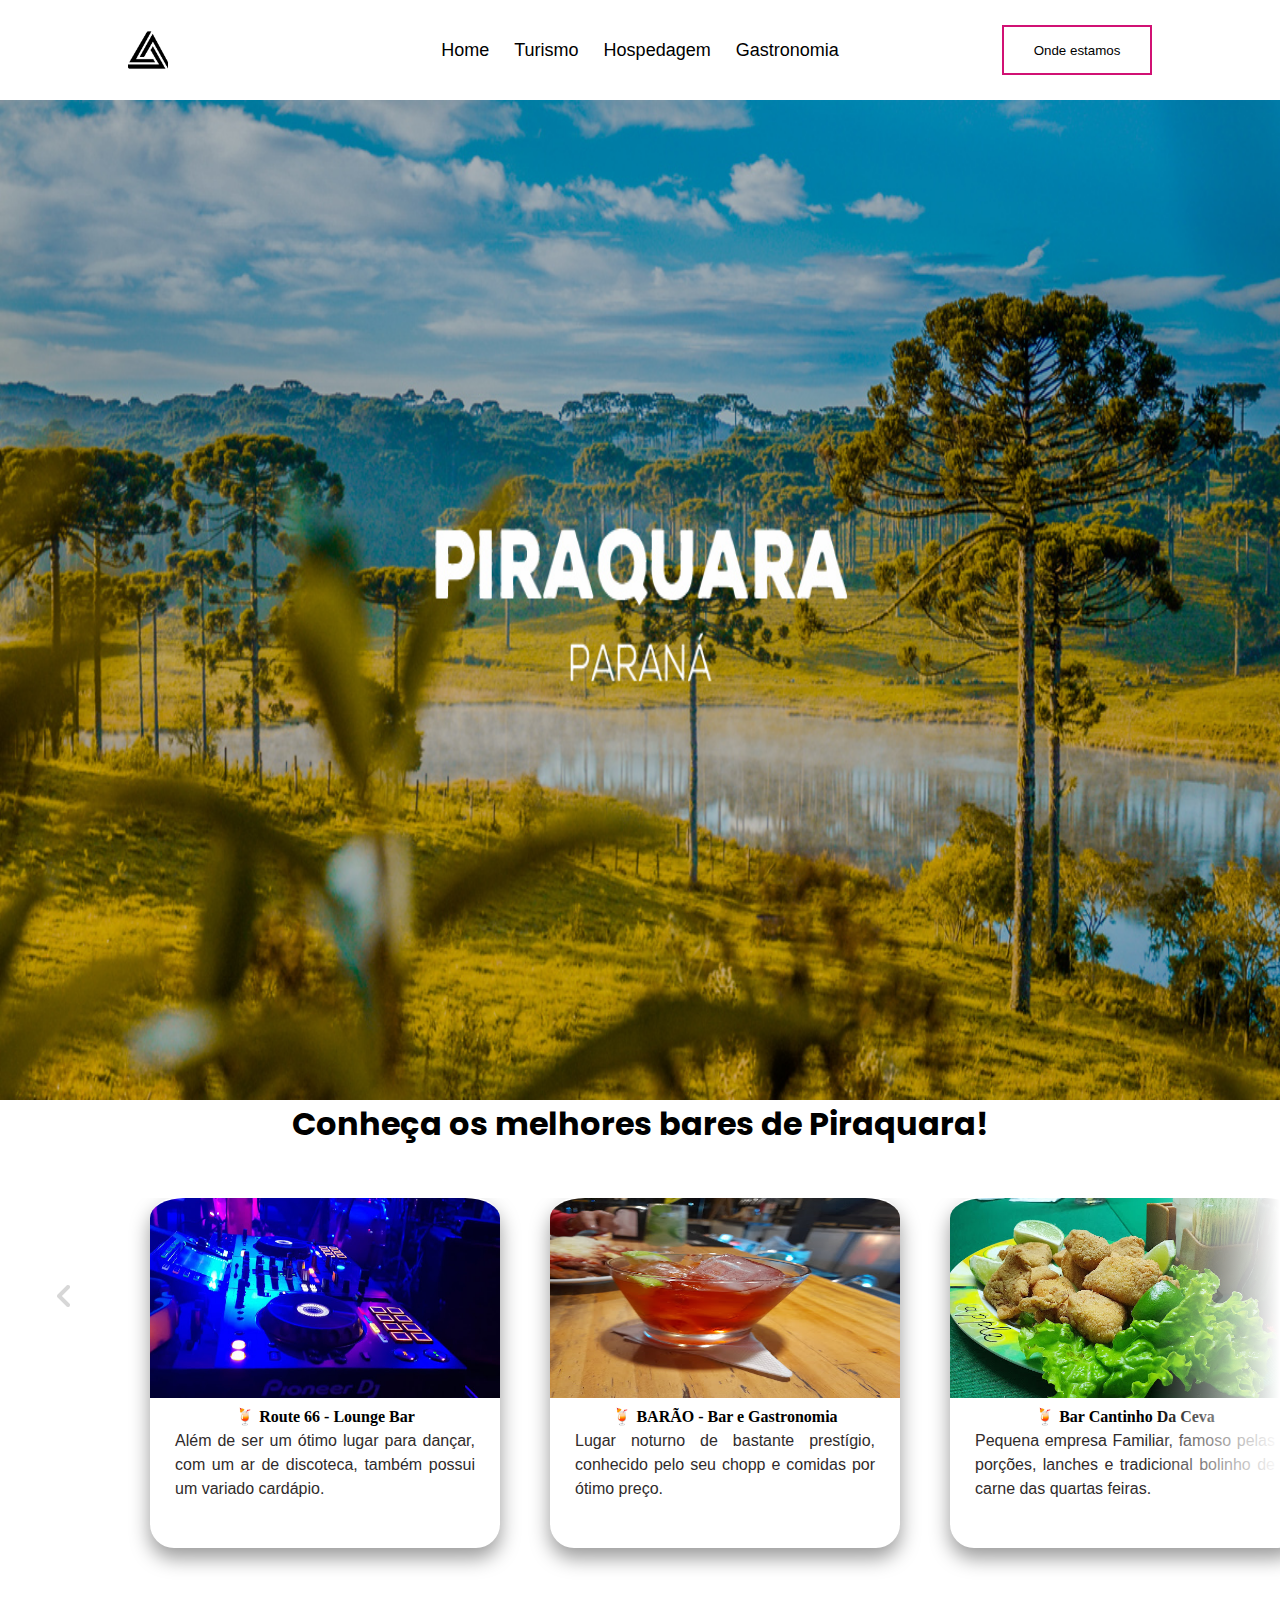
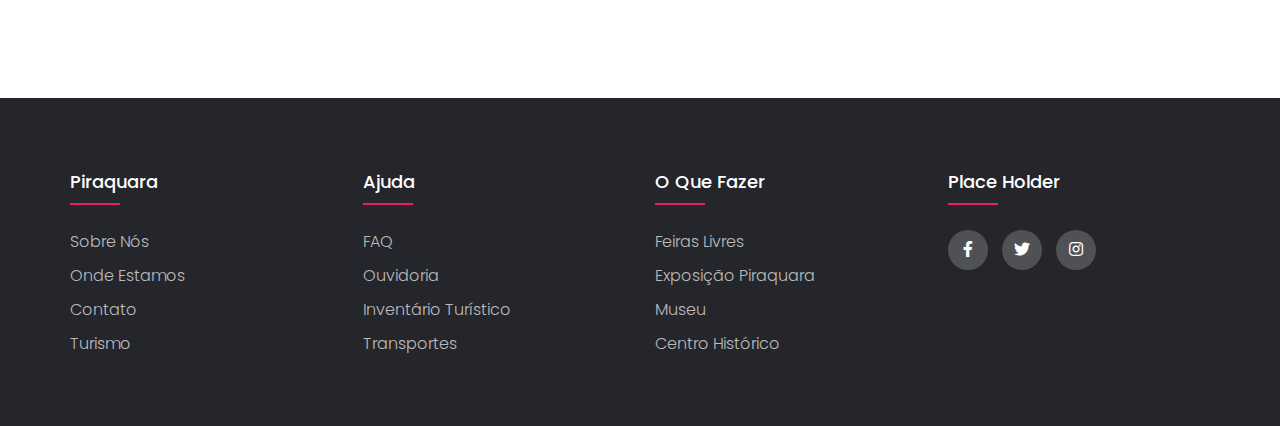
==== lib/html/bares.html @ f3a24af9 "fixed glitch" ====
<!DOCTYPE html>
<html lang="en">
<head>
    <meta charset="UTF-8">
    <meta name="viewport" content="width=device-width, initial-scale=1.0">
    <link rel="stylesheet" href="../css/pages.css">
    <link rel="stylesheet" type="text/css" href="https://cdnjs.cloudflare.com/ajax/libs/font-awesome/5.15.1/css/all.min.css">
    <title>Bares</title>
  </head>
  <body>
      <div class ="header" id="turismo">
          <img class="headerImage" src="../images/examplelogo.png" alt="">
          <div class="headerLinks">
              <a href="../../index.html">Home</a>
              <a href="./turismo.html">Turismo</a>
              <a href="./hospedagem.html">Hospedagem</a>
              <div class="dropdown">
                  <button class="dropbtn">Gastronomia</button>
                  <div class="dropdown-content">
                      <a href="./bares.html">Bares</a>
                      <a href="./restaurantes.html">Restaurantes</a>
                  </div>
              </div>
            </div>
            <div class="headerButton">
              <a class ="headerButton" target="_blank" href="https://www.google.com/maps/place/Piraquara,+PR">
                  <button id="headerButton">Onde estamos</button>
              </a>
          </div>
      </div>
      <section class="body">
          <img class="bodyImage" src="../images/turismo/piraquara.jpg">
          <div class="infoCard">
              <h1>Conheça os melhores bares de Piraquara!</h1>
          </div>
          <button class="pre-btn"><img src="../images/arrow.png" alt=""></button>
          <button class="nxt-btn"><img src="../images/arrow.png" alt=""></button>
          <div class="slide">
              <div class="firstCard">
                <img class="imagem" src="../images/bares/route.jpg">
                <div class="info">
                  <h4>🍹 Route 66 - Lounge Bar</h4>
                  <p>Além de ser um ótimo lugar para dançar, com um ar de discoteca, também possui um variado cardápio.</p>
                </div>
              </div>
              <div class="cards">
                <img class="imagem" src="../images/bares/barão.jpg">
                <div class="info">
                  <h4>🍹 BARÃO - Bar e Gastronomia</h4>
                  <p>Lugar noturno de bastante prestígio, conhecido pelo seu chopp e comidas por ótimo preço.</p>
                </div>
              </div>
              <div class="cards">
                <img class="imagem" src="../images/bares/bar.jpg">
                <div class="info">
                  <h4>🍹 Bar Cantinho Da Ceva</h4>
                  <p>Pequena empresa Familiar, famoso pelas porções, lanches e tradicional bolinho de carne das quartas feiras.</p>
                </div>
              </div>
              <div class="cards">
                <img class="imagem" src="../images/bares/rato.jpeg">
                <div class="info">
                  <h4>🍹 Toca Do Rato</h4>
                  <p>Lugar tranquilo, famoso pelo seu tostado frango assado famoso na região, com ambiente agradável de uma pegada rústica.</p>
                </div>
              </div>
              <div class="cards">
                <img class="imagem" src="../images/bares/Daytona Burger & Beer.jpg">
                <div class="info">
                  <h4>🍹 Daytona Burger & Beer</h4>
                  <p>Dois amigos de infância decidiram montar um local com qualidade de produtos, inovação e atendimento excepcional.</p>
                </div>
              </div>
              <div class="cards">
                <img class="imagem" src="../images/bares/kuaa.jpg">
                <div class="info">
                  <h4>🍹 Kuaze bar</h4>
                  <p>Ambiente aconchegante com ótimos drinks, de variadas frutas, além de coquetéis.</p>
                </div>
              </div>
              <div class="cards">
                <img class="imagem" src="../images/bares/primos.jpg">
                <div class="info">
                  <h4>🍹 Primos Bar</h4>
                  <p>Local agradável de passar umas horas com amigos, ótimo atendimento e porções.</p>
                </div>
              </div>
              <div class="cards">
                <img class="imagem" src="../images/bares/oferta_16063373296383_52CB57D7-30E5-486E-B58C-F520A7E5CB09.jpeg">
                <div class="info">
                  <h4>🍹 Beco do Barão Petiscaria e Chooperia</h4>
                  <p>Ambiente familiar com ótimas músicas bebidas de qualidade e um ótimo atendimento.</p>
                </div>
              </div>
              <div class="lastCard">
                <img class="imagem" src="../images/bares/baaar.jpg">
                <div class="info">
                  <h4>🍹 RPO Casa De Shows</h4>
                  <p> O melhor lugar para se divertir com os amigos em Piraquara. Música ao vivo, cerveja gelada e gente que sabe sorrir.</p>
                </div>
              </div>
          </div>
        </section>
        <footer class="footer">
          <div class="container">
            <div class="row">
              <div class="footer-col">
                <h4>piraquara</h4>
                <ul>
                  <li><a href="https://www.piraquara.pr.gov.br/">sobre nós</a></li>
                  <li><a href="https://www.piraquara.pr.gov.br/publicacoes/documentos/como-chegar">Onde Estamos</a></li>
                  <li><a href="https://www.piraquara.pr.gov.br/publicacoes/contato/contato">contato</a></li>
                  <li><a href="https://www.piraquara.pr.gov.br/pagina/turismo">turismo</a></li>
                </ul>
              </div>
              <div class="footer-col">
                <h4>ajuda</h4>
                <ul>
                  <li><a href="https://www.piraquara.pr.gov.br/acesso-rapido/perguntas-frequentes">FAQ</a></li>
                  <li><a href="https://piraquara.pr.gov.br/publicacoes/ouvidoria/ouvidoria">ouvidoria</a></li>
                  <li><a href="https://issuu.com/turismopiraquara/docs/invent_rio_turismo_final">inventário turístico</a></li>
                  <li><a href="https://www.piraquara.pr.gov.br/publicacoes/servicos/pub904-transportes">transportes</a></li>
                </ul>
              </div>
              <div class="footer-col">
                <h4>o que fazer</h4>
                <ul>
                  <li><a href="https://www.piraquara.pr.gov.br/publicacoes/o-que-fazer/feiras">feiras livres</a></li>
                  <li><a href="https://drive.google.com/file/d/1EGx6Ka2SGYLda-JqoTBtGZQ8YbnSYr1V/view?pli=1">exposição Piraquara</a></li>
                  <li><a href="https://www.piraquara.pr.gov.br/publicacoes/o-que-fazer/museus">museu</a></li>
                  <li><a href="https://www.piraquara.pr.gov.br/publicacoes/o-que-fazer/centro-hist-rico">centro histórico</a></li>
                </ul>
              </div>
              <div class="footer-col">
                <h4>place holder</h4>
                <div class="social-links">
                  <a href="https://www.facebook.com/piraquarapref/?locale=pt_BR"><i class="fab fa-facebook-f"></i></a>
                  <a href="https://twitter.com/Piraquarapref"><i class="fab fa-twitter"></i></a>
                  <a href="https://www.instagram.com/piraquarapref/"><i class="fab fa-instagram"></i></a>
                </div>
              </div>
            </div>
          </div>
       </footer>
        <script src="../js/script.js"></script>
  </body>
  </html>
---- lib/css/pages.css ----
@import url('https://fonts.googleapis.com/css2?family=Poppins:wght@300;400;500;600;700&display=swap');

html {
    scroll-behavior: smooth;
  }
*{
	margin:0;
	padding:0;
	box-sizing: border-box;
}
body{
    line-height: 1.5;
	font-family: 'Poppins', sans-serif;
    background-color: white;
    margin: 0;
}
ul{
	list-style: none;
}
a{
    text-decoration: none;
    color: black    ;
}
a:hover{
    color: #ff0084;
}
.header{
    position: fixed;
    left: 0;
    top: 0;
    width: 100%;
    height: 100px;
    display: flex;
    background-color: white;
    z-index: 3;
}

.headerImage{
    position:absolute;
    top: 50%;
    transform: translateY(-50%);
    left: 10%;
    text-align: left;
    width: 40px;
    height: 40px;
}
.headerButton{
    display: flex;
    align-items: center;
}

#headerButton{
    height: 50px;
    width: 150px;
    position: absolute;
    right: 10%;
    background-color: transparent;
    border: 2px solid #d11174;
    color: black;
}
#headerButton:hover{
    background-color: #d11174;
    color: white;
}
.headerLinks{
    margin: 0 auto;
    font-family: Arial, Helvetica, sans-serif;
    font-size: 18px;
    display: flex;
    align-items: center;
    gap: 25px;
}
.dropdown {
    display: inline-block;
}

.dropbtn{
    font-family: Arial, Helvetica, sans-serif;
    font-size: 18px;
    background: none;
    border: none;
    padding: 0;
    margin: 0;
    cursor: pointer;
    color: black;
}
.dropbtn:hover{
    color: #d11174;
}

.dropdown-content {
    display: none;
    position: absolute;
    background-color: #f1f1f1;
    box-shadow: 0px 8px 16px 0px rgba(0,0,0,0.2);
    z-index: 1;
}

.dropdown-content a{
    color: white;
    padding: 12px 16px;
    display: block;
    background-color: #d11174;
}
.dropdown-content a:hover{
    background-color: #a22365;
}

.dropdown:hover .dropdown-content {
    display: block;
}
.body{
    overflow: hidden;
    margin-top: 100px;
    display: flex;
    flex-direction: column;
}
.bodyImage{
    width: 100%;
    height: 1000px;
    z-index: 2;
}
.infoCard{
    display: flex;
    align-items: center;
    justify-content: center;
}

.slide {
    margin-top: 50px;
    height: 500px;
    width: 100%;
    display: flex;
    gap: 50px;
    overflow-x:auto;
    scroll-behavior: smooth;
  }

.slide::-webkit-scrollbar {
    display: none;
}

.firstCard {
    margin-left: 150px;
}
.lastCard {
    margin-right: 150px;
}
.firstCard,
.lastCard,
.cards {
    flex: 0 0 auto;
    width: 350px;
    height: 350px;
    border-radius: 24px;
    box-shadow: 0px 10px 20px rgba(0, 0, 0, 0.4);
}

.imagem {
    position: relative;
    width: 350px;
    height: 200px;
    border-top-left-radius: 10%;
    border-top-right-radius: 10%;
    overflow: hidden;
}

.info h4 {
    font-size: 16px;
    color: #000000;
    font-family: Cambria, Cochin, Georgia, Times, 'Times New Roman', serif;
    text-align: center;
}
.info p {
    margin-left: 25px;
    margin-right: 25px;
    font-size: 16px;
    color: #302b2b;
    font-family: Arial, Helvetica, sans-serif;
    text-align: justify;
}
.pre-btn,
.nxt-btn {
    border: none;
    width: 10vw;
    height: 50%;
    position: absolute;
    top: 119%;
    display: flex;
    justify-content: center;
    align-items: center;
    background: linear-gradient(90deg, rgba(255, 255, 255, 0) 0%, #fff 100%);
    cursor: pointer;
    z-index: 1;
}
.pre-btn {
    left: 0;
    transform: rotate(180deg);
}
.nxt-btn {
    right: 0;
}
.pre-btn img,
.nxt-btn img {
    opacity: 0.2;
}
.pre-btn:hover img,
.nxt-btn:hover img {
    opacity: 1;
}

.container{
	max-width: 1170px;
	margin:auto;
}
.row{
	display: flex;
	flex-wrap: wrap;
}

.footer{
	background-color: #24262b;
    padding: 70px 0;
}
.footer-col{
   width: 25%;
   padding: 0 15px;
}
.footer-col h4{
	font-size: 18px;
	color: #ffffff;
	text-transform: capitalize;
	margin-bottom: 35px;
	font-weight: 500;
	position: relative;
}
.footer-col h4::before{
	content: '';
	position: absolute;
	left:0;
	bottom: -10px;
	background-color: #e91e63;
	height: 2px;
	box-sizing: border-box;
	width: 50px;
}
.footer-col ul li:not(:last-child){
	margin-bottom: 10px;
}
.footer-col ul li a{
	font-size: 16px;
	text-transform: capitalize;
	color: #ffffff;
	text-decoration: none;
	font-weight: 300;
	color: #bbbbbb;
	display: block;
	transition: all 0.3s ease;
}
.footer-col ul li a:hover{
	color: #ffffff;
	padding-left: 8px;
}
.footer-col .social-links a{
	display: inline-block;
	height: 40px;
	width: 40px;
	background-color: rgba(255,255,255,0.2);
	margin:0 10px 10px 0;
	text-align: center;
	line-height: 40px;
	border-radius: 50%;
	color: #ffffff;
	transition: all 0.5s ease;
}
.footer-col .social-links a:hover{
	color: #24262b;
	background-color: #ffffff;
}
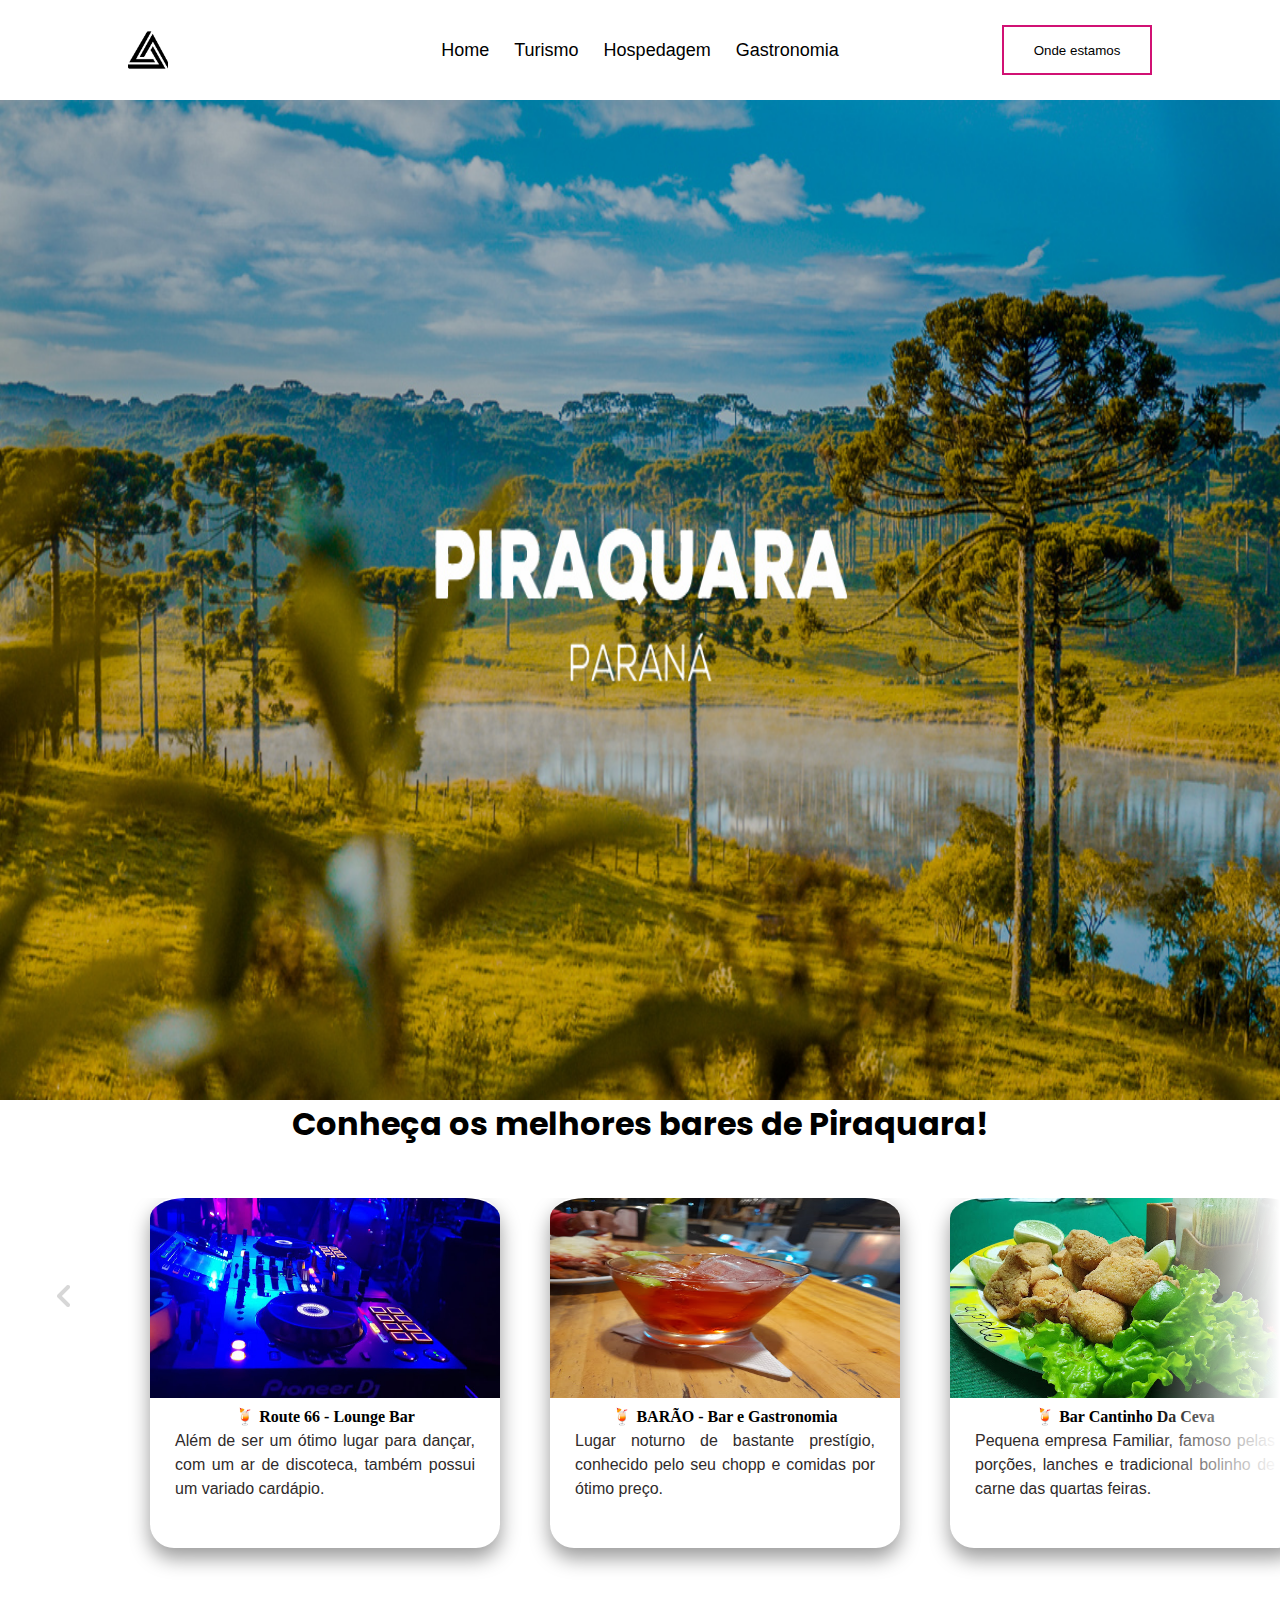
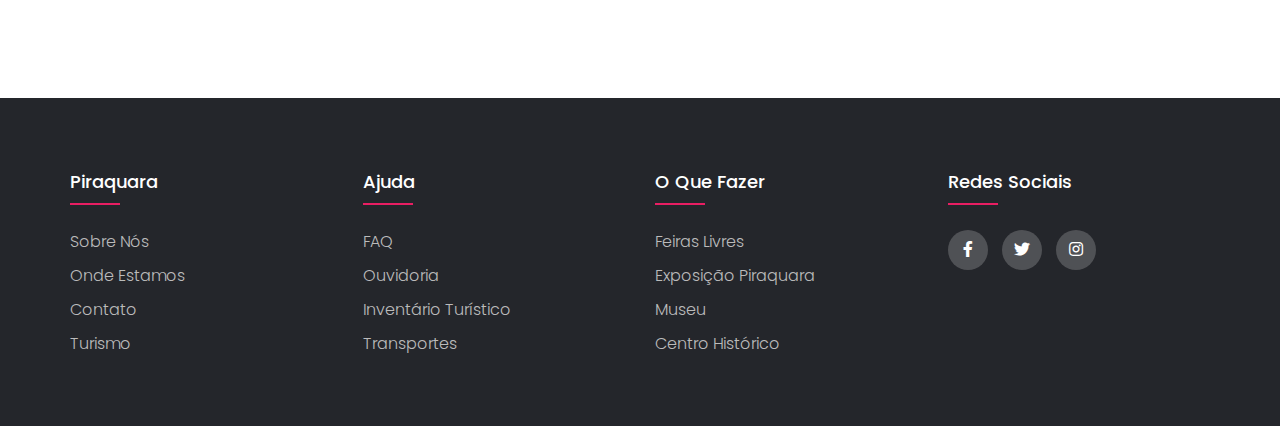
==== commit 8d22c8b3: "Home Redesign" ====
--- a/lib/html/bares.html
+++ b/lib/html/bares.html
@@ -132,7 +132,7 @@
                 </ul>
               </div>
               <div class="footer-col">
-                <h4>place holder</h4>
+                <h4>redes sociais</h4>
                 <div class="social-links">
                   <a href="https://www.facebook.com/piraquarapref/?locale=pt_BR"><i class="fab fa-facebook-f"></i></a>
                   <a href="https://twitter.com/Piraquarapref"><i class="fab fa-twitter"></i></a>
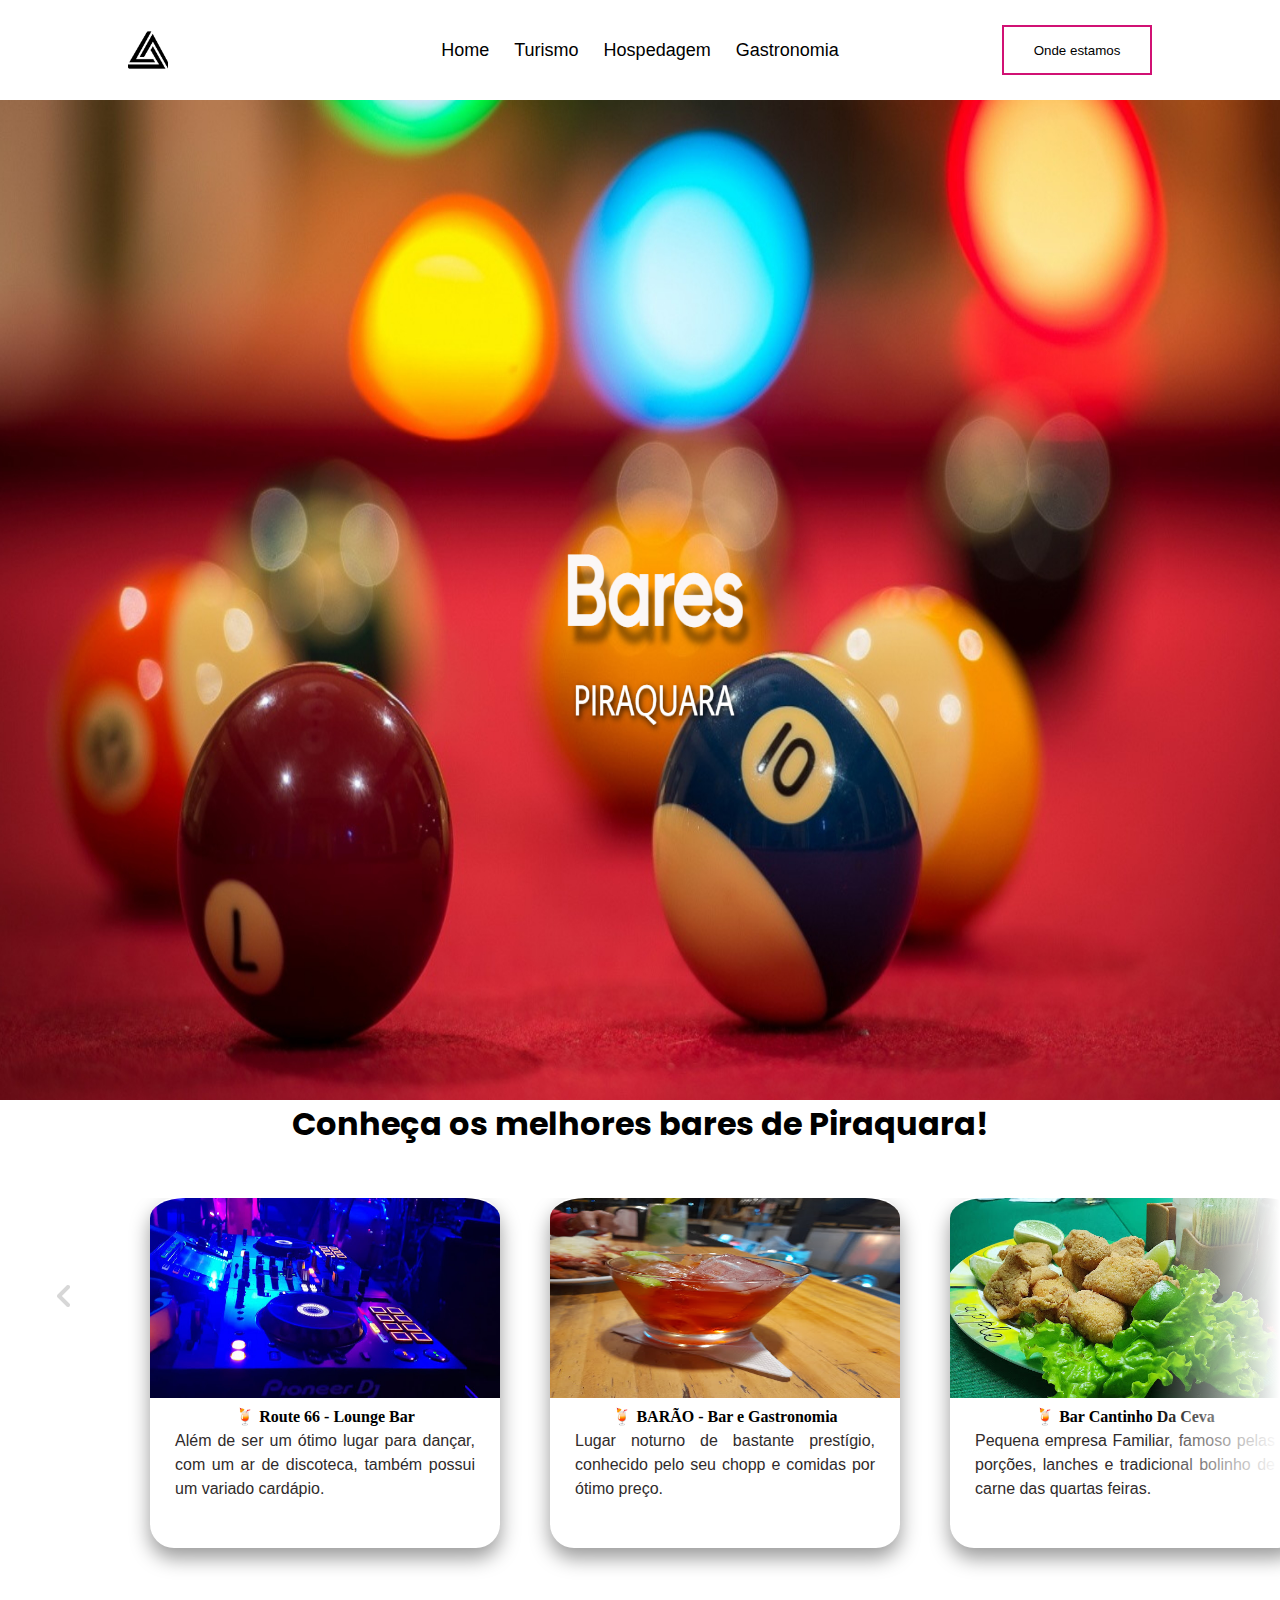
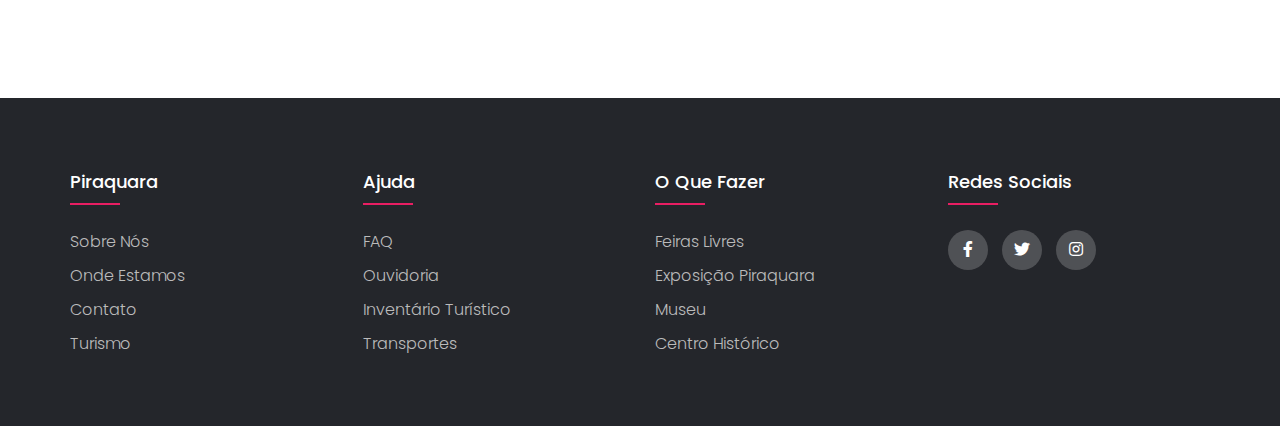
==== commit 72c091e1: "2" ====
--- a/lib/html/bares.html
+++ b/lib/html/bares.html
@@ -29,7 +29,7 @@
           </div>
       </div>
       <section class="body">
-          <img class="bodyImage" src="../images/turismo/piraquara.jpg">
+          <img class="bodyImage" src="../images/topo/baress.jpg">
           <div class="infoCard">
               <h1>Conheça os melhores bares de Piraquara!</h1>
           </div>
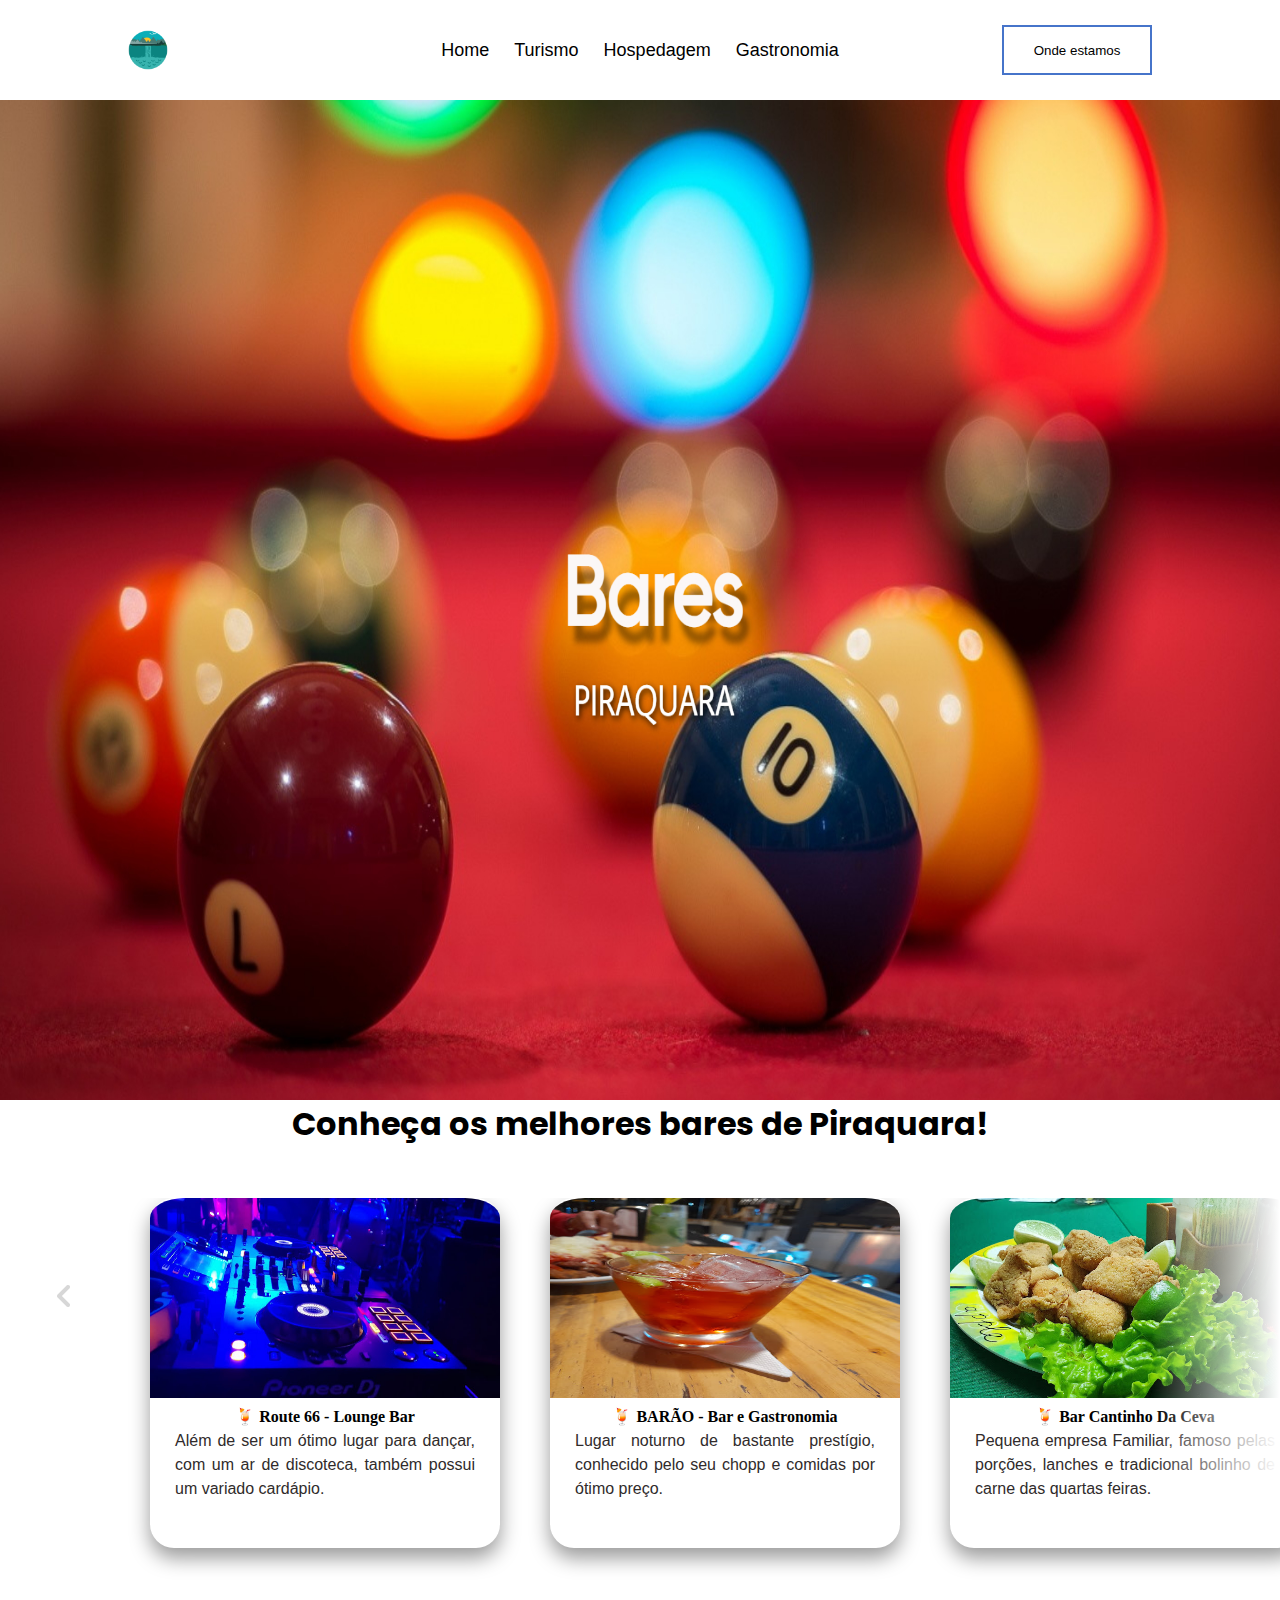
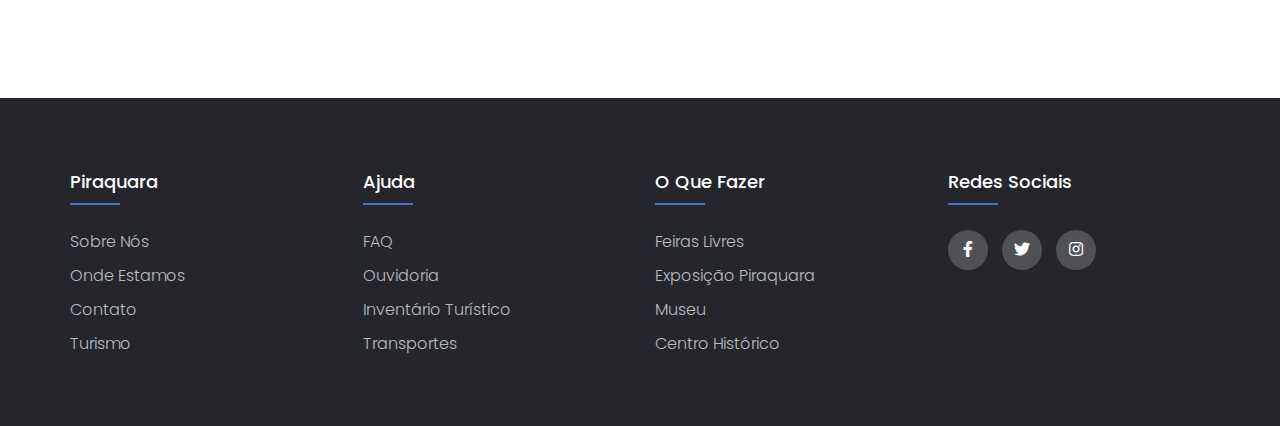
==== commit 417b0513: "3" ====
--- a/lib/html/bares.html
+++ b/lib/html/bares.html
@@ -9,7 +9,7 @@
   </head>
   <body>
       <div class ="header" id="turismo">
-          <img class="headerImage" src="../images/examplelogo.png" alt="">
+          <img class="headerImage" src="../images/cachoeiras.png" alt="">
           <div class="headerLinks">
               <a href="../../index.html">Home</a>
               <a href="./turismo.html">Turismo</a>
--- a/lib/css/pages.css
+++ b/lib/css/pages.css
@@ -22,7 +22,7 @@
     color: black    ;
 }
 a:hover{
-    color: #ff0084;
+    color: #4674ca;
 }
 .header{
     position: fixed;
@@ -55,11 +55,11 @@
     position: absolute;
     right: 10%;
     background-color: transparent;
-    border: 2px solid #d11174;
+    border: 2px solid #4674ca;
     color: black;
 }
 #headerButton:hover{
-    background-color: #d11174;
+    background-color: #4674ca;
     color: white;
 }
 .headerLinks{
@@ -85,7 +85,7 @@
     color: black;
 }
 .dropbtn:hover{
-    color: #d11174;
+    color: #4674ca;
 }
 
 .dropdown-content {
@@ -100,10 +100,10 @@
     color: white;
     padding: 12px 16px;
     display: block;
-    background-color: #d11174;
+    background-color: #4674ca;
 }
 .dropdown-content a:hover{
-    background-color: #a22365;
+    background-color: #0dbd97;
 }
 
 .dropdown:hover .dropdown-content {
@@ -239,7 +239,7 @@
 	position: absolute;
 	left:0;
 	bottom: -10px;
-	background-color: #e91e63;
+	background-color: #4674ca;
 	height: 2px;
 	box-sizing: border-box;
 	width: 50px;
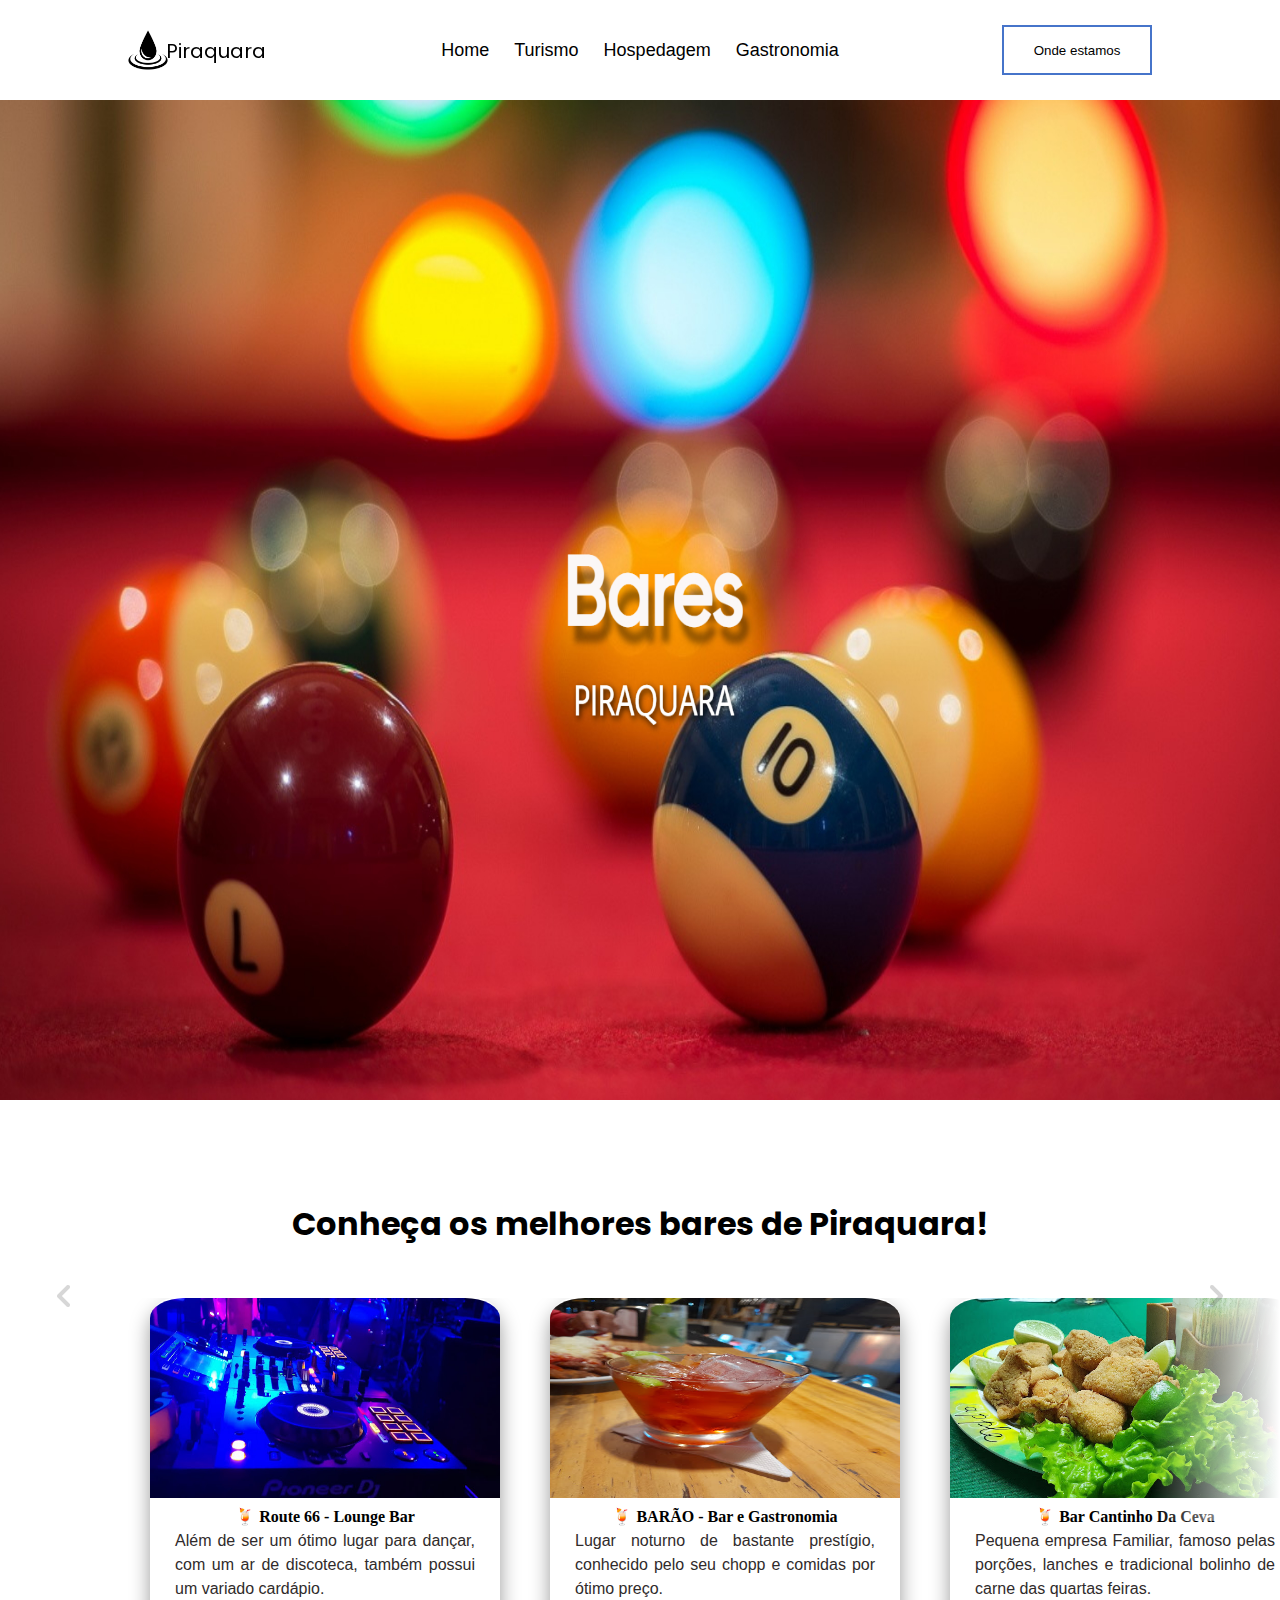
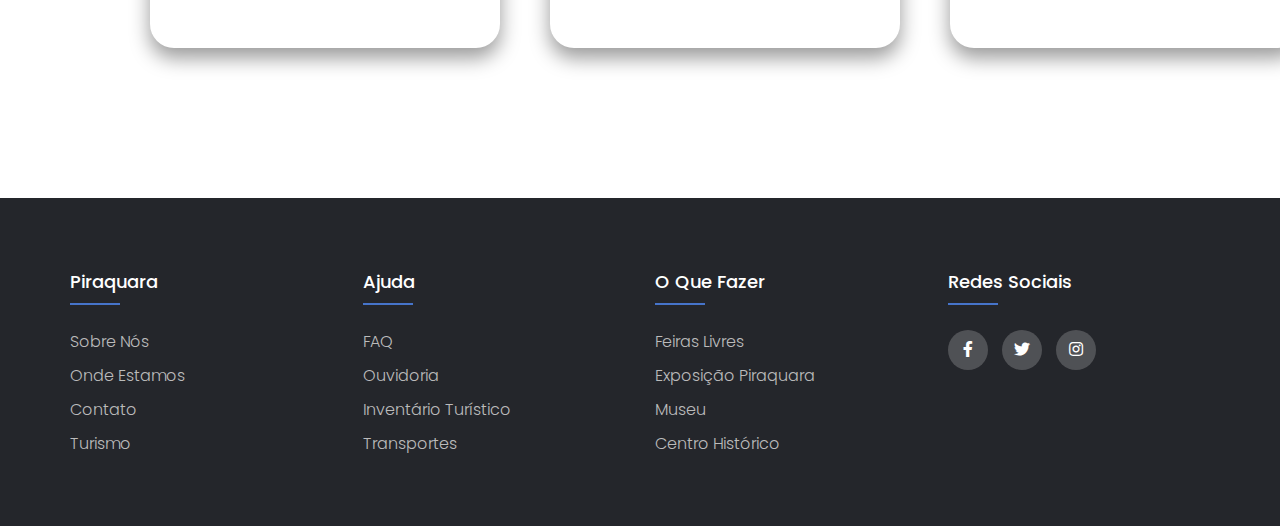
==== commit 1972cf0d: "new logo" ====
--- a/lib/html/bares.html
+++ b/lib/html/bares.html
@@ -9,7 +9,8 @@
   </head>
   <body>
       <div class ="header" id="turismo">
-          <img class="headerImage" src="../images/cachoeiras.png" alt="">
+        <img class="headerImage" src="../images/logo.png" alt="">
+        <span id="logo">Piraquara</span>
           <div class="headerLinks">
               <a href="../../index.html">Home</a>
               <a href="./turismo.html">Turismo</a>
--- a/lib/css/pages.css
+++ b/lib/css/pages.css
@@ -121,6 +121,7 @@
     z-index: 2;
 }
 .infoCard{
+    margin-top: 100px;
     display: flex;
     align-items: center;
     justify-content: center;
@@ -277,8 +278,14 @@
 	color: #24262b;
 	background-color: #ffffff;
 }
-
-
-
-
-
+#logo{
+    position: fixed;
+    top: 4%;
+    left: 13%;
+    font-size: 20px;
+    color: black;
+}
+
+
+
+
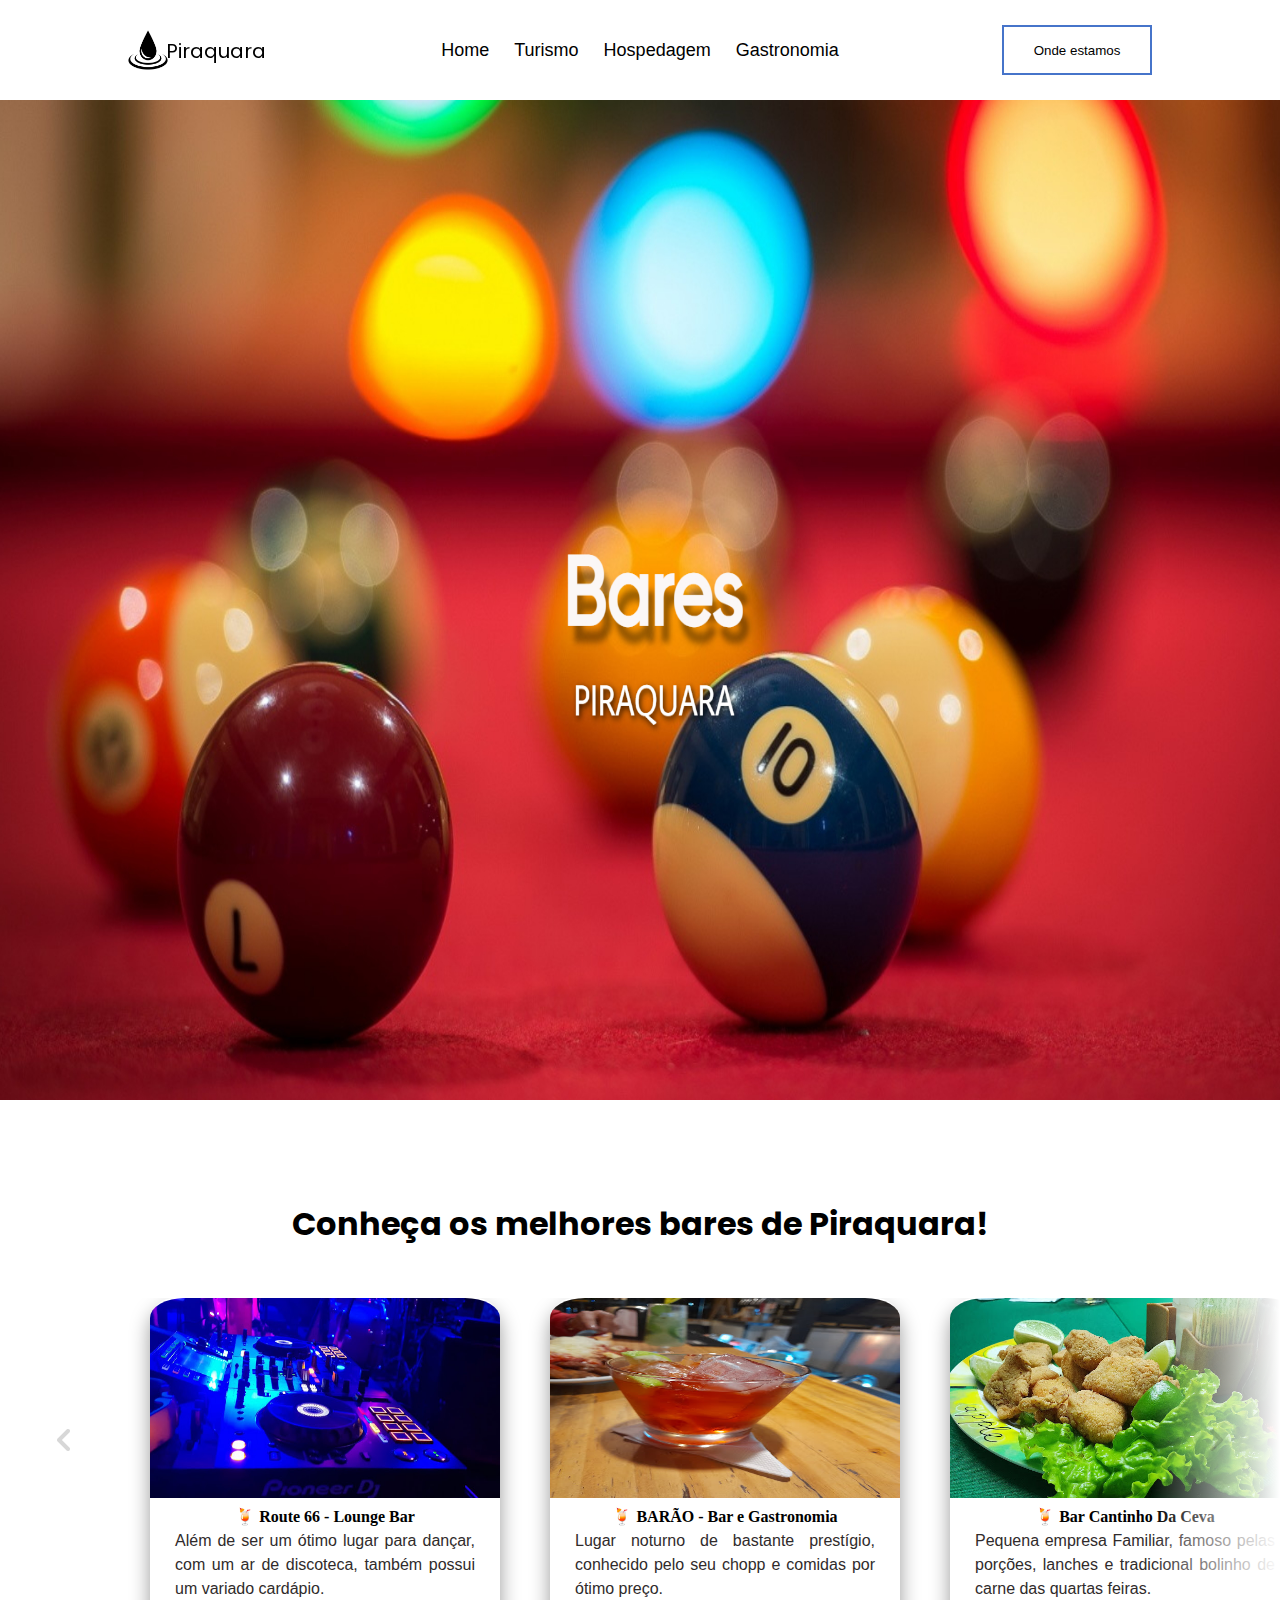
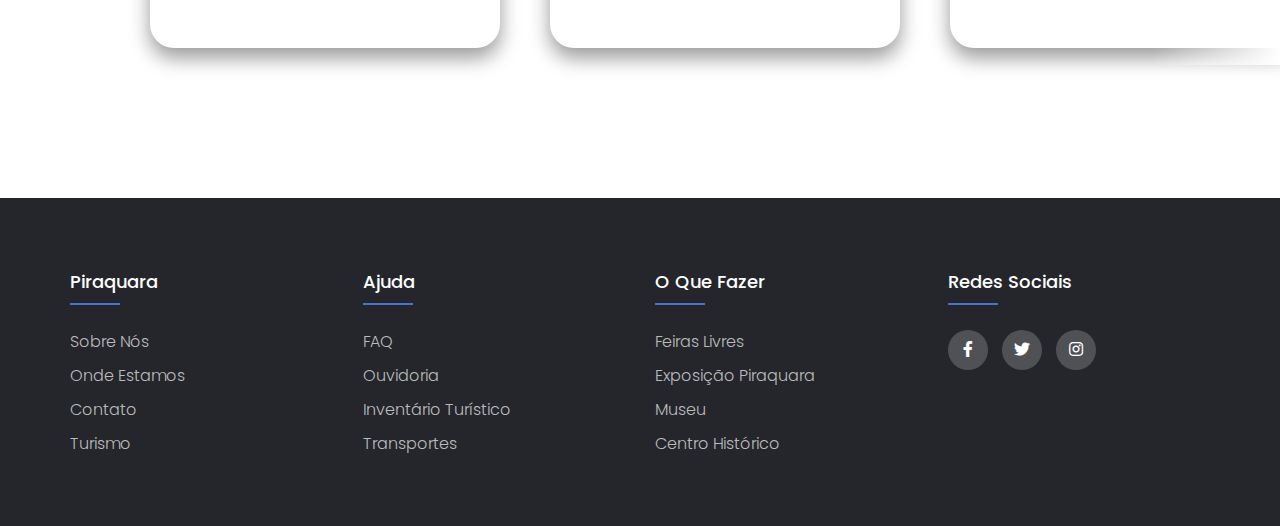
==== commit 2aa2522b: "title logo" ====
--- a/lib/html/bares.html
+++ b/lib/html/bares.html
@@ -3,6 +3,7 @@
 <head>
     <meta charset="UTF-8">
     <meta name="viewport" content="width=device-width, initial-scale=1.0">
+    <link rel="shortcut icon" href="../images/logo.png" type="image/x-icon">
     <link rel="stylesheet" href="../css/pages.css">
     <link rel="stylesheet" type="text/css" href="https://cdnjs.cloudflare.com/ajax/libs/font-awesome/5.15.1/css/all.min.css">
     <title>Bares</title>
--- a/lib/css/pages.css
+++ b/lib/css/pages.css
@@ -17,6 +17,7 @@
 ul{
 	list-style: none;
 }
+
 a{
     text-decoration: none;
     color: black    ;
@@ -103,7 +104,7 @@
     background-color: #4674ca;
 }
 .dropdown-content a:hover{
-    background-color: #0dbd97;
+    background-color: #31518d;
 }
 
 .dropdown:hover .dropdown-content {
@@ -186,7 +187,7 @@
     width: 10vw;
     height: 50%;
     position: absolute;
-    top: 119%;
+    top: 135%;
     display: flex;
     justify-content: center;
     align-items: center;
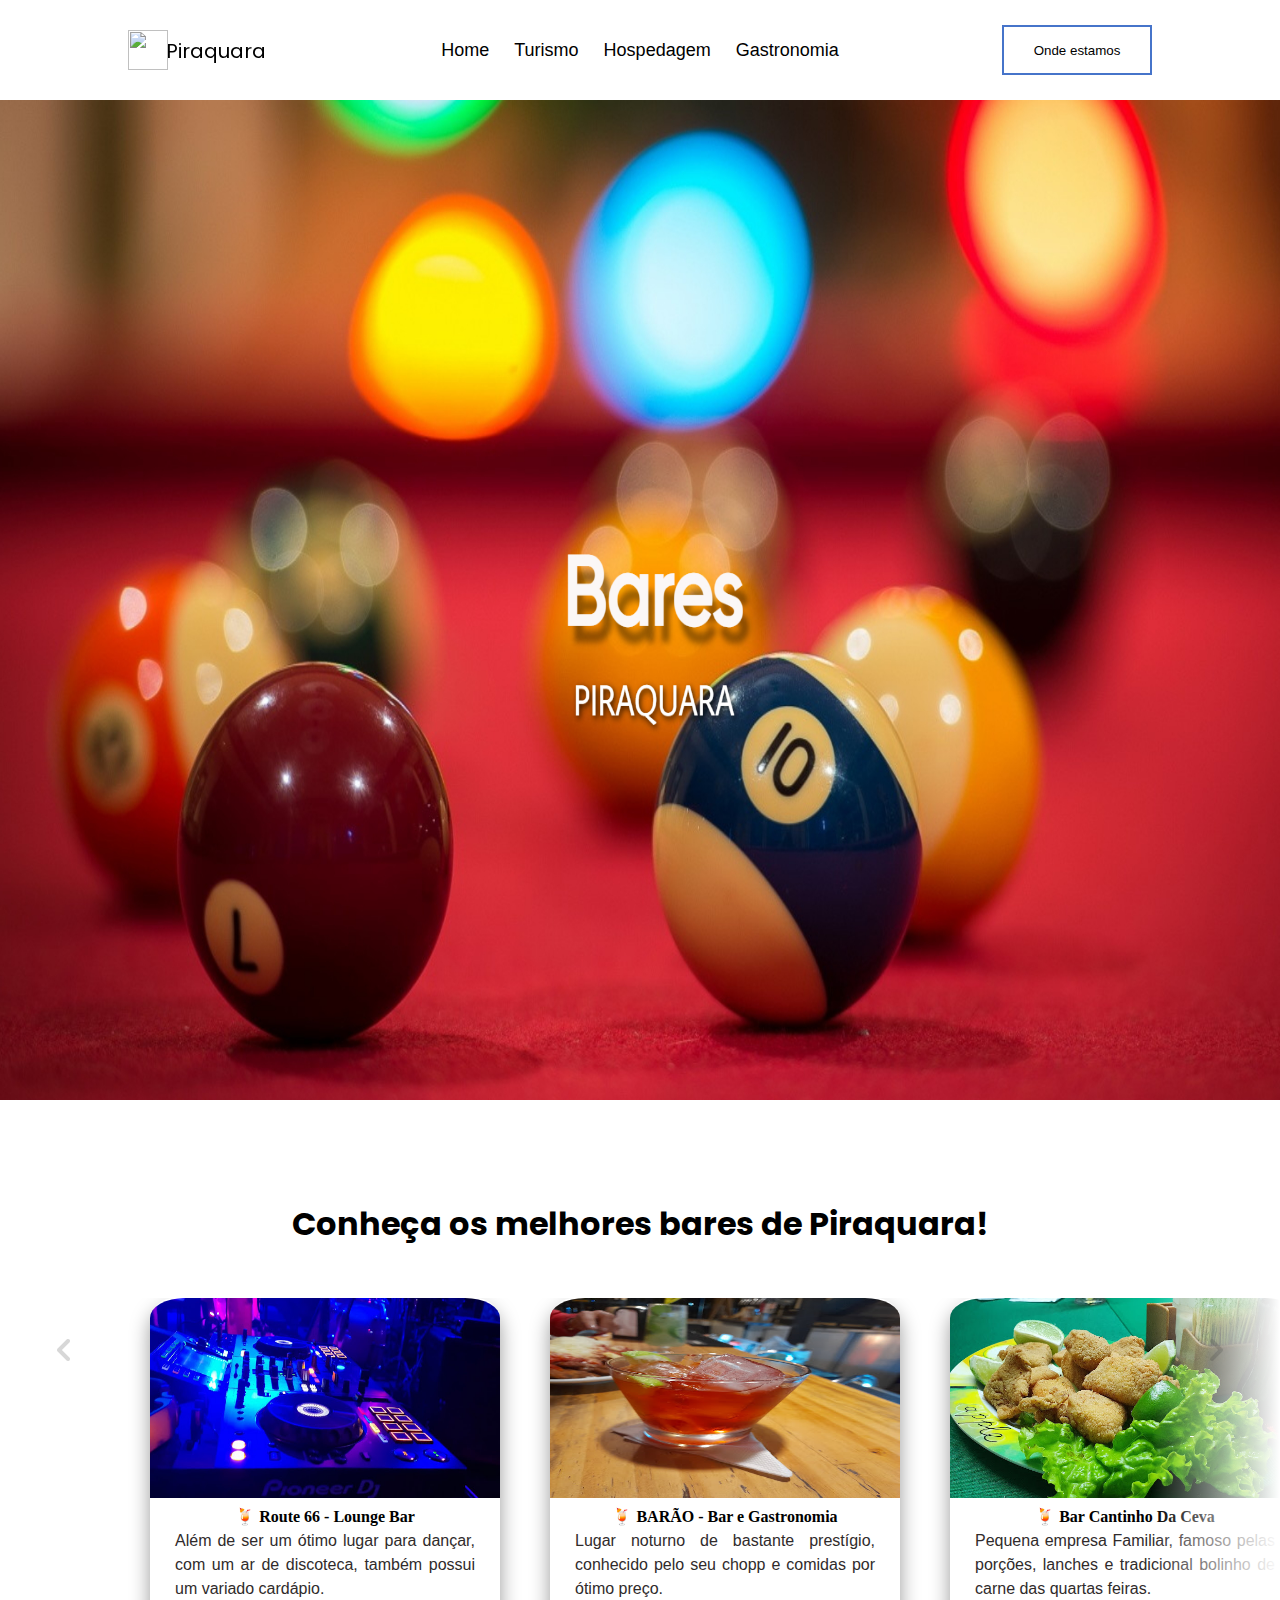
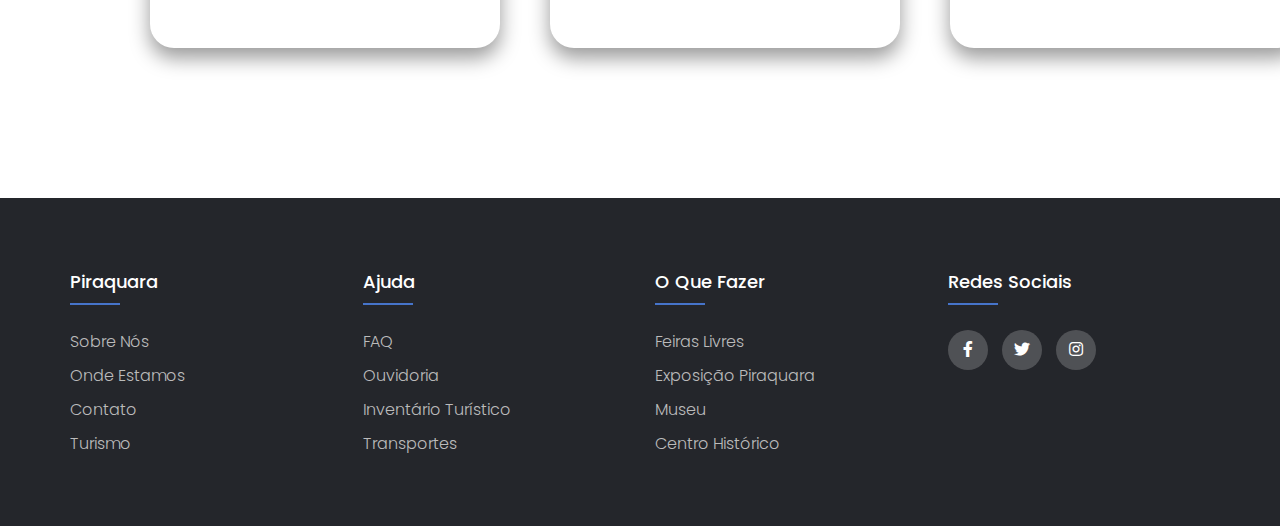
==== commit 8e5d0635: "home finished" ====
--- a/lib/html/bares.html
+++ b/lib/html/bares.html
@@ -10,8 +10,10 @@
   </head>
   <body>
       <div class ="header" id="turismo">
-        <img class="headerImage" src="../images/logo.png" alt="">
-        <span id="logo">Piraquara</span>
+        <a href="https://www.piraquara.pr.gov.br/">
+          <img class="headerImage" src="./lib/images/logo.png">
+          <span id="logo">Piraquara</span>
+        </a>
           <div class="headerLinks">
               <a href="../../index.html">Home</a>
               <a href="./turismo.html">Turismo</a>
--- a/lib/css/pages.css
+++ b/lib/css/pages.css
@@ -51,6 +51,7 @@
 }
 
 #headerButton{
+    cursor: pointer;
     height: 50px;
     width: 150px;
     position: absolute;
@@ -187,7 +188,7 @@
     width: 10vw;
     height: 50%;
     position: absolute;
-    top: 135%;
+    top: 125%;
     display: flex;
     justify-content: center;
     align-items: center;
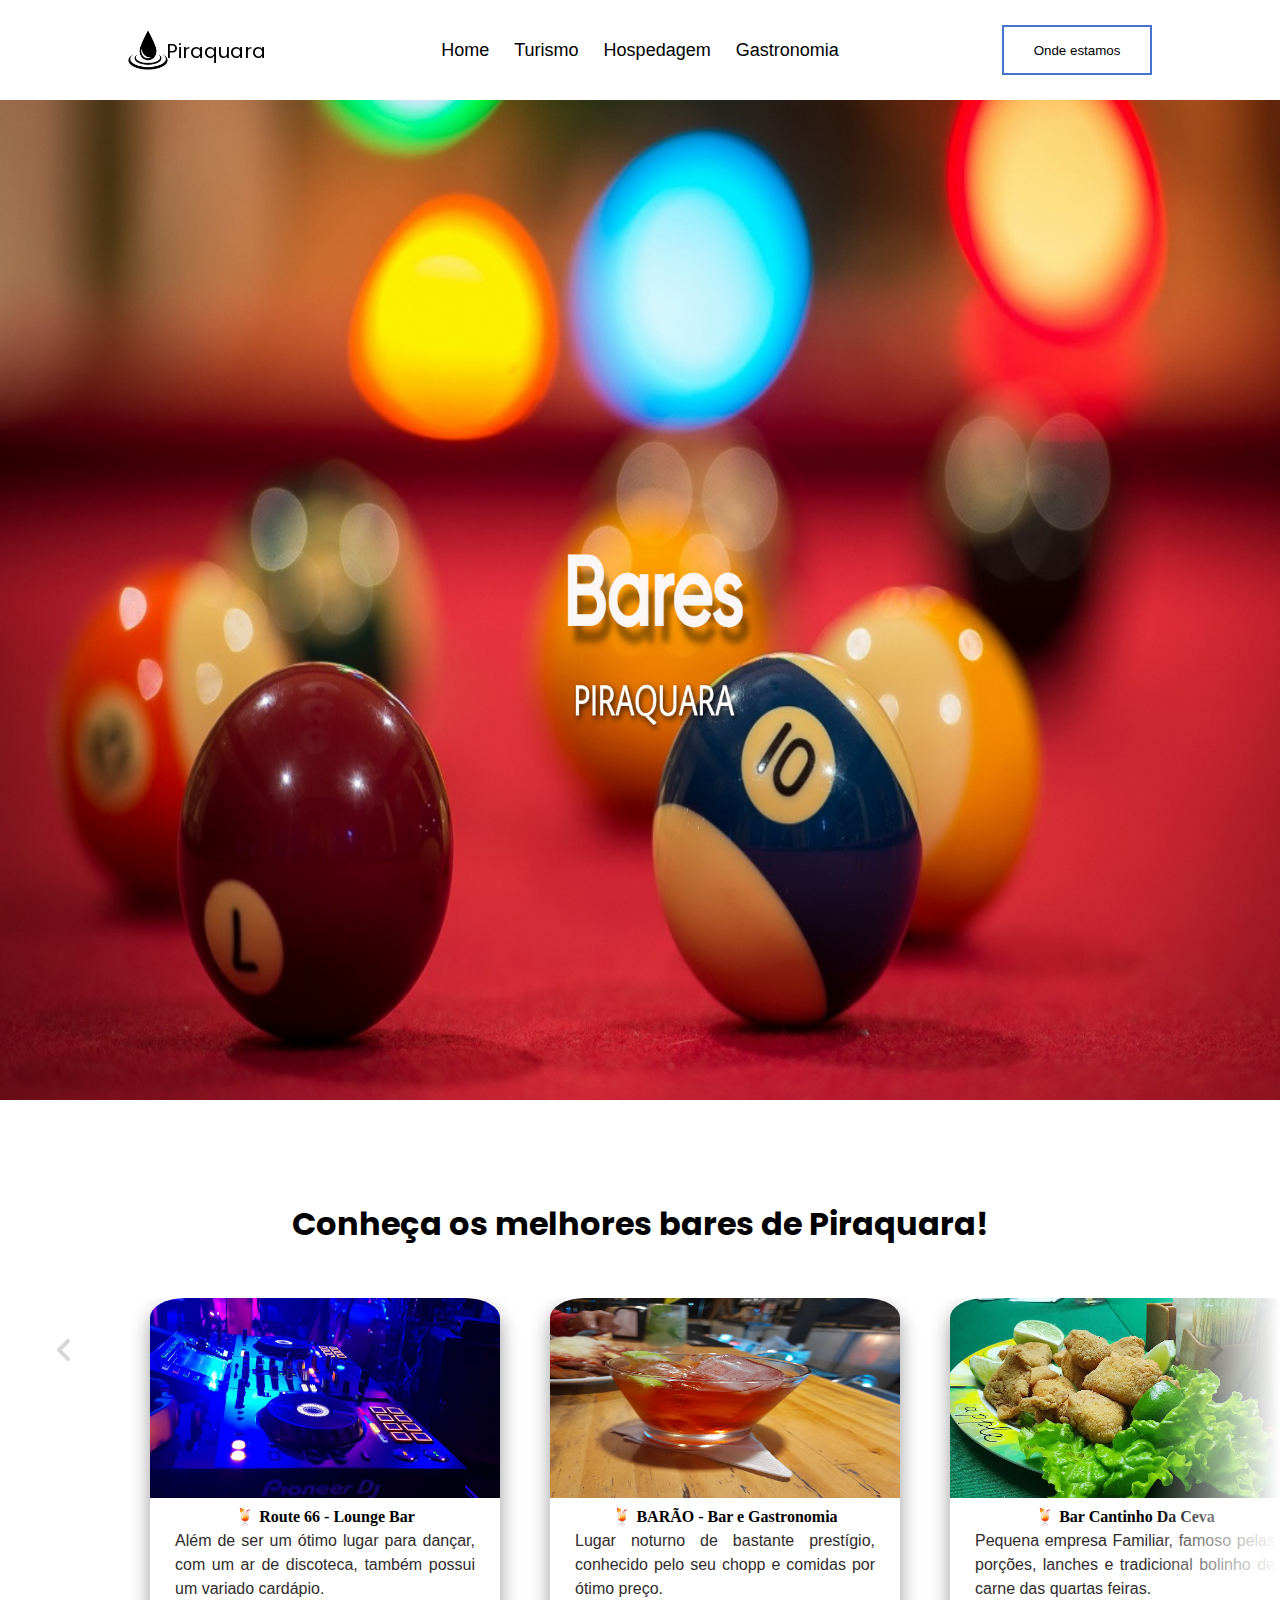
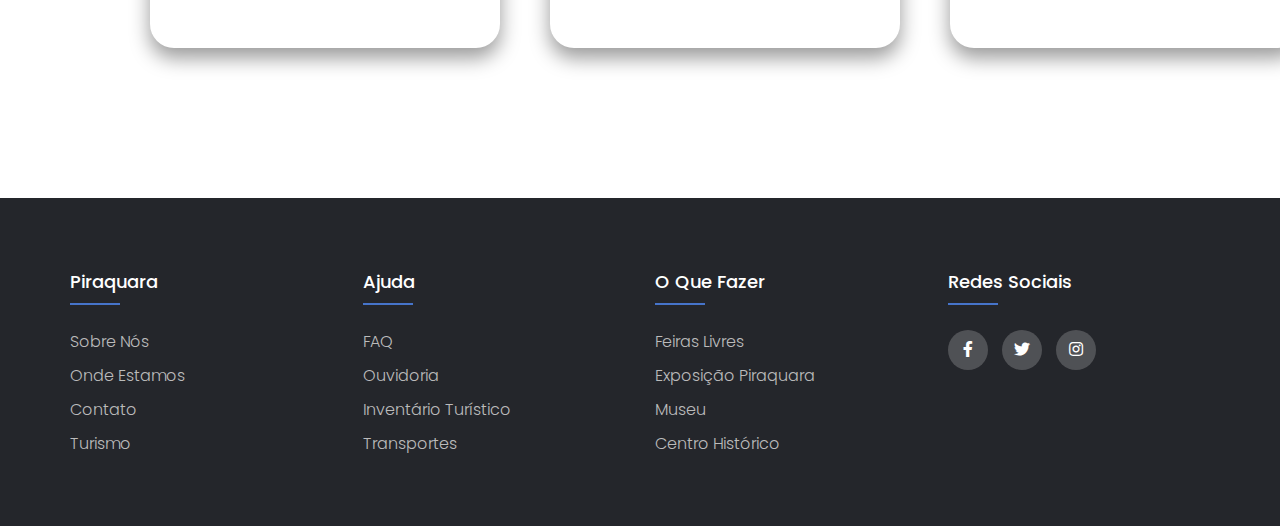
==== commit 0d1712f9: "fix" ====
--- a/lib/html/bares.html
+++ b/lib/html/bares.html
@@ -11,7 +11,7 @@
   <body>
       <div class ="header" id="turismo">
         <a href="https://www.piraquara.pr.gov.br/">
-          <img class="headerImage" src="./lib/images/logo.png">
+          <img class="headerImage" src="../images/logo.png">
           <span id="logo">Piraquara</span>
         </a>
           <div class="headerLinks">
